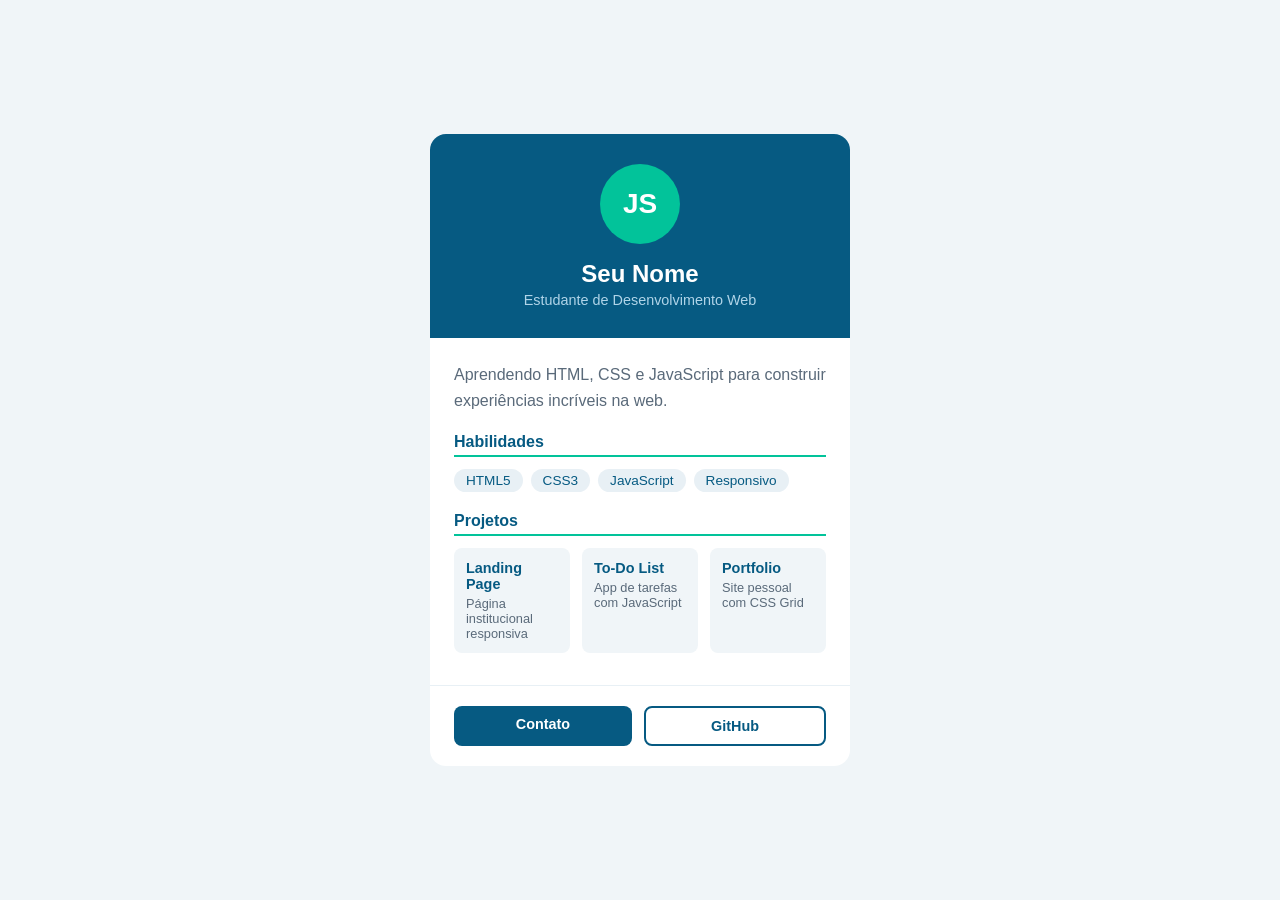
==== Nova pasta/index.html @ a7d6a482 "Add files via upload" ====
<!DOCTYPE html>
<html lang="pt-BR">
<head>
  <meta charset="UTF-8">
  <meta name="viewport"
        content="width=device-width, initial-scale=1.0">
  <title>Portfolio Card</title>
  <link rel="stylesheet" href="style.css">
</head>
<body>

  <div class="container">
    <div class="card">

      <div class="card-header">
        <div class="avatar">JS</div>
        <h1 class="nome">Seu Nome</h1>
        <p class="titulo">Estudante de Desenvolvimento Web</p>
      </div>

      <div class="card-body">
        <p class="descricao">
          Aprendendo HTML, CSS e JavaScript para
          construir experiências incríveis na web.
        </p>

        <h2 class="secao-titulo">Habilidades</h2>
        <ul class="habilidades">
          <li class="tag">HTML5</li>
          <li class="tag">CSS3</li>
          <li class="tag">JavaScript</li>
          <li class="tag">Responsivo</li>
        </ul>

        <h2 class="secao-titulo">Projetos</h2>
        <div class="projetos">
          <div class="projeto">
            <h3>Landing Page</h3>
            <p>Página institucional responsiva</p>
          </div>
          <div class="projeto">
            <h3>To-Do List</h3>
            <p>App de tarefas com JavaScript</p>
          </div>
          <div class="projeto">
            <h3>Portfolio</h3>
            <p>Site pessoal com CSS Grid</p>
          </div>
        </div>
      </div>

      <div class="card-footer">
        <a href="#" class="btn">Contato</a>
        <a href="#" class="btn btn-outline">GitHub</a>
      </div>

    </div>
  </div>

</body>
</html>
---- Nova pasta/style.css ----
* {
    margin: 0px;
    padding: 0px;
    box-sizing: border-box;
}
body {
    font-family: 'Segoe UI', Tahoma, sans-serif;
    background-color: #F0F5F8;
    color: #1A1A2E;
}
html {
    font-size: 16px;

}
.container {
    display: flex;
    justify-content: center;
    align-items: center;
    min-height: 100vh;
    padding: 20px;
}
.card {
    background-color: white;
    border-radius: 16px;
    max-width: 420px;
    width: 100%;
    box-shadow: 0 4px 20px rgba(0,0,0,0,1);
    overflow: hidden;

}
.card-header{
    background-color: #065A82;
    padding: 30px;
    text-align: center;
}
.avatar {
    width: 80px;
    height: 80px;
    border-radius: 50%;
    background-color: #02C39A;
    color: white;  
    font-size: 28px;
    font-weight: bold;
    justify-content: center;
    align-items: center;
    display: flex;
    margin: 0 auto 16px;
}
.nome{
    color: white;
    font-size: 24px;
    margin-bottom: 4px;
}
.titulo {
    color: #B0D4E8;
    font-size: 14.4px;
}
.card-body {
    padding: 24px;
}
.descricao {
    color: #5A6A7A;
    line-height: 1.6;
    margin-bottom: 20px;
}
.secao-titulo{
    font-size: 16px;
    color: #065A82;
    margin-bottom: 12px;
    border-bottom: 2px solid #02C39A;
    padding-bottom: 4px;
}
.habilidades {
    list-style: none;
    display: flex;
    flex-wrap: wrap;
    gap: 8px;
    margin-bottom: 20px;
}
.tag {
    background-color: #E8F0F5;
    color: #065A82;
    padding: 4px 12px;
    border-radius: 20px;
    font-size: 13.6px;
    transition: all 0.2s;
}
.card-footer {
    padding: 20px 24px;
    border-top: 1px solid #E8F0F5;
    display: flex;
    gap: 12px;

}
.btn {
    flex: 1;
    padding: 10px;
    text-align: center;
    text-decoration: none;
    border-radius: 8px;
    font-weight: bold;
    font-size: 14.4px;
    background-color: #065A82;
    color: white;
    transition: all 0.2s;
}
.btn-outline {
    background-color: transparent;
    border: 2px solid #065A82;
    color: #065A82;
}
.projetos{
    display: grid;
    grid-template-columns: 1fr 1fr 1fr;
    gap: 12px;
    margin-bottom: 8px;

}
.projeto{
    background-color: #F0F5F8;
    padding: 12px;
    border-radius: 8px;
    transition: transform 0.2s, box-shadow 0.2s;
}
.projeto h3{
    font-size: 14.4px;
    color: #065A82;
    margin-bottom: 4px;
}
.projeto p {
    font-size: 12.8px;
    color: #5A6A7A
}
.projeto:hover {
    transform: translateY(-2px);
    box-shadow: 0 4px 12px rgba(0,0,0,0.1);
}
.btn:hover {
    opacity: 0.9;
    transform: translateY(-1px);
   
}
.tag:hover {
    background-color: #065A82;
    color: white;
    cursor: pointer;
}
@media (max-width: 480px) {
    .projeto {
        grid-template-columns: 1fr;
    }
    .card-footer {
        flex-direction: column;
    }
    .avatar {
        width: 60px;
        height: 60px;
        font-size: 22px;
    }
    .nome {
        font-size: 19.2px;
    }
}
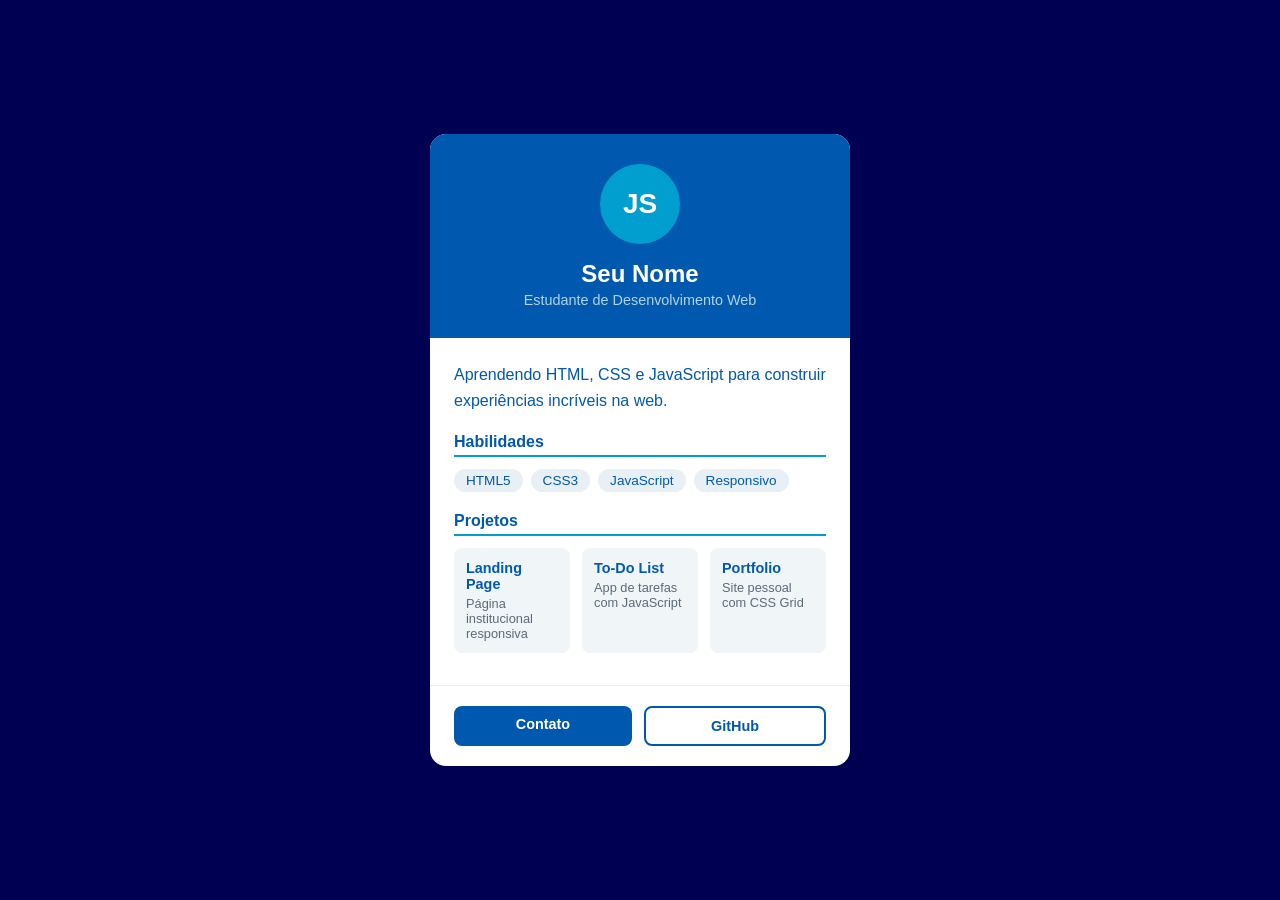
==== commit 49955563: "Add files via upload" ====
--- a/Nova pasta/index.html
+++ b/Nova pasta/index.html
@@ -8,7 +8,8 @@
   <link rel="stylesheet" href="style.css">
 </head>
 <body>
-
+   
+  <div class="dark-theme">
   <div class="container">
     <div class="card">
 
@@ -56,6 +57,8 @@
 
     </div>
   </div>
+  </div>
+   
 
 </body>
-</html>
+</html>
--- a/Nova pasta/style.css
+++ b/Nova pasta/style.css
@@ -3,10 +3,18 @@
     padding: 0px;
     box-sizing: border-box;
 }
+:root {
+    --primary-color: #0058af;
+    --accent-color: #009fcf;
+    --background-color: rgb(0, 0, 83);
+    --text-color: #f3f1f1;
+    
+}
+ 
 body {
     font-family: 'Segoe UI', Tahoma, sans-serif;
-    background-color: #F0F5F8;
-    color: #1A1A2E;
+    background-color: var(--background-color);
+    color: var(--text-color);
 }
 html {
     font-size: 16px;
@@ -29,7 +37,7 @@
 
 }
 .card-header{
-    background-color: #065A82;
+    background-color: var(--primary-color);
     padding: 30px;
     text-align: center;
 }
@@ -37,7 +45,7 @@
     width: 80px;
     height: 80px;
     border-radius: 50%;
-    background-color: #02C39A;
+    background-color: var(--accent-color);
     color: white;  
     font-size: 28px;
     font-weight: bold;
@@ -45,6 +53,22 @@
     align-items: center;
     display: flex;
     margin: 0 auto 16px;
+
+    @keyframes pulse {
+        0% {
+            transform: scale(1);
+        }
+        50% {
+            transform: scale(1.1);
+        }
+        100% {
+            transform: scale(1);
+        }
+        animation: pulse 2s infinite;
+    }
+     
+
+    
 }
 .nome{
     color: white;
@@ -59,15 +83,15 @@
     padding: 24px;
 }
 .descricao {
-    color: #5A6A7A;
+    color: var(--primary-color);
     line-height: 1.6;
     margin-bottom: 20px;
 }
 .secao-titulo{
     font-size: 16px;
-    color: #065A82;
+    color: var(--primary-color);
     margin-bottom: 12px;
-    border-bottom: 2px solid #02C39A;
+    border-bottom: 2px solid var(--accent-color);
     padding-bottom: 4px;
 }
 .habilidades {
@@ -79,7 +103,7 @@
 }
 .tag {
     background-color: #E8F0F5;
-    color: #065A82;
+    color: var(--primary-color);
     padding: 4px 12px;
     border-radius: 20px;
     font-size: 13.6px;
@@ -100,14 +124,14 @@
     border-radius: 8px;
     font-weight: bold;
     font-size: 14.4px;
-    background-color: #065A82;
+    background-color: var(--primary-color);
     color: white;
     transition: all 0.2s;
 }
 .btn-outline {
     background-color: transparent;
-    border: 2px solid #065A82;
-    color: #065A82;
+    border: 2px solid var(--primary-color);
+    color: var(--primary-color);
 }
 .projetos{
     display: grid;
@@ -124,7 +148,7 @@
 }
 .projeto h3{
     font-size: 14.4px;
-    color: #065A82;
+    color: var(--primary-color);
     margin-bottom: 4px;
 }
 .projeto p {
@@ -141,7 +165,7 @@
    
 }
 .tag:hover {
-    background-color: #065A82;
+    background-color: var(--primary-color);
     color: white;
     cursor: pointer;
 }
@@ -160,4 +184,4 @@
     .nome {
         font-size: 19.2px;
     }
-}+}
